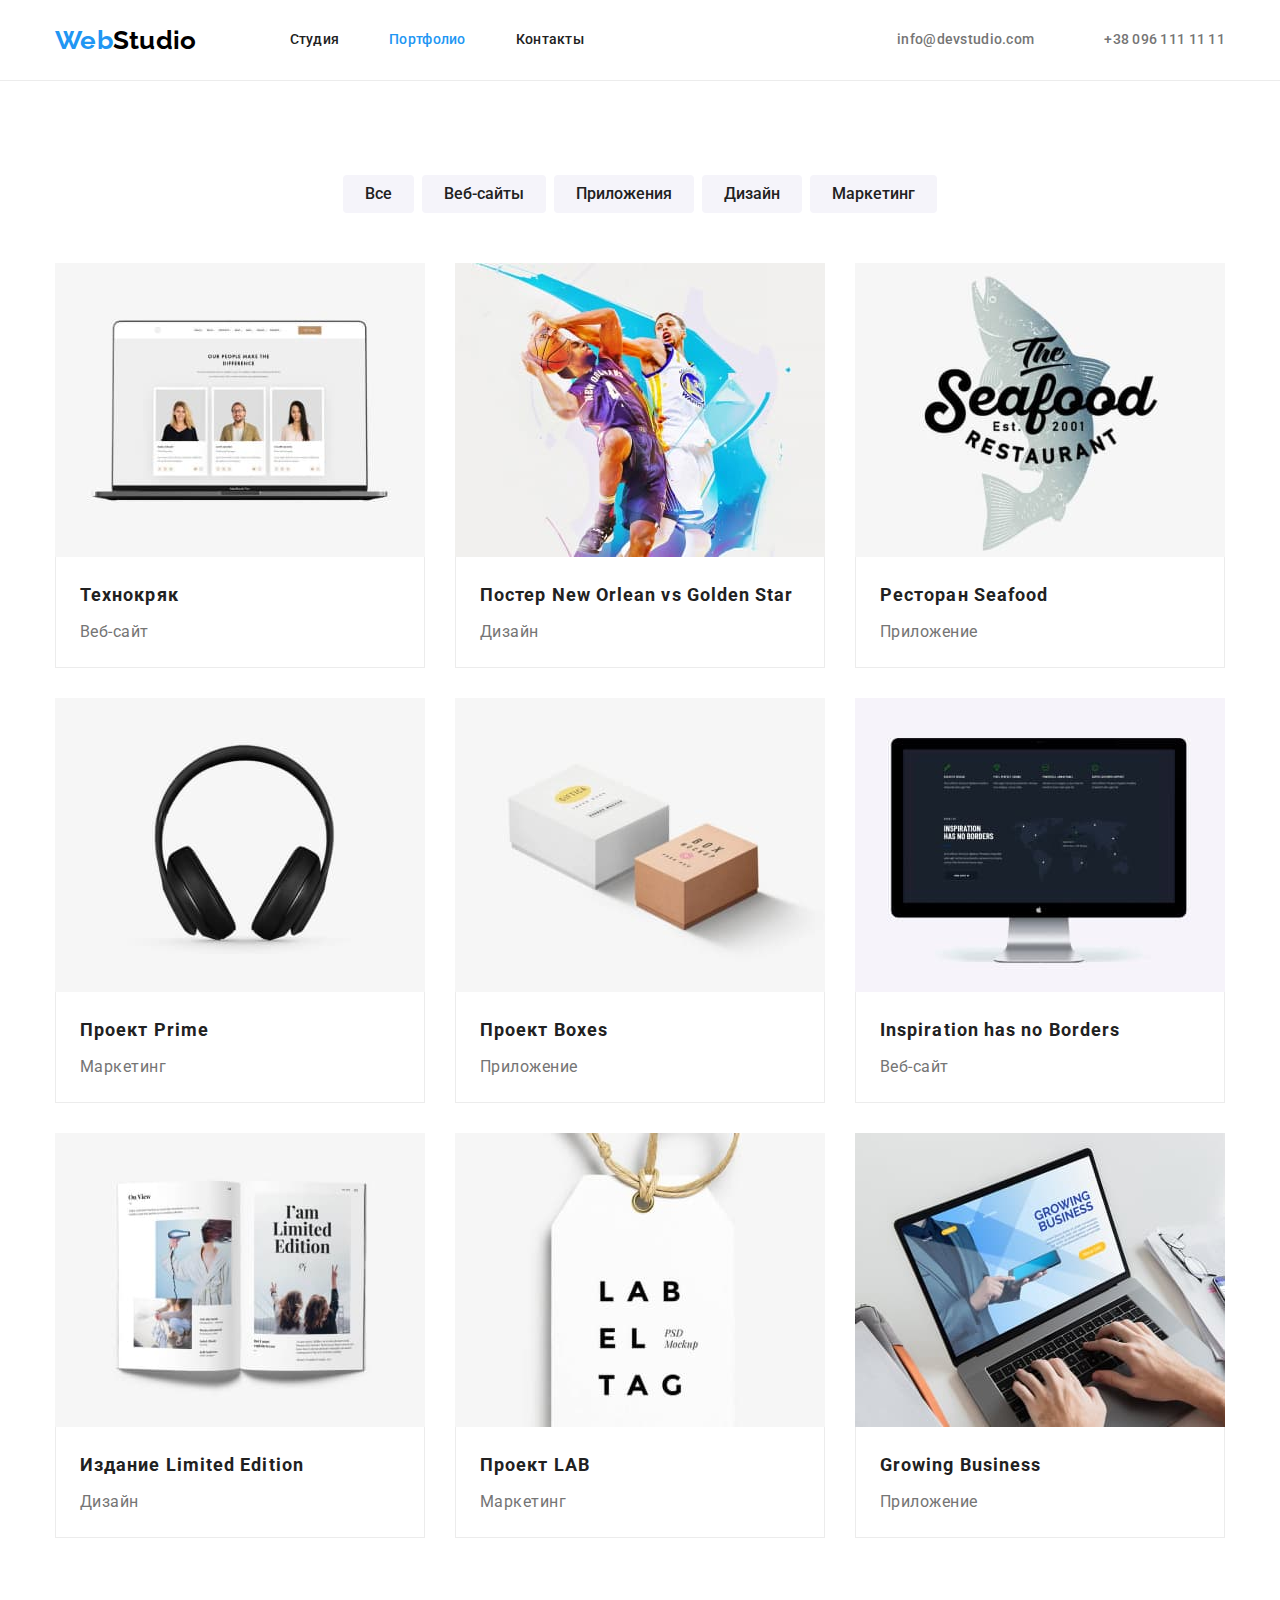
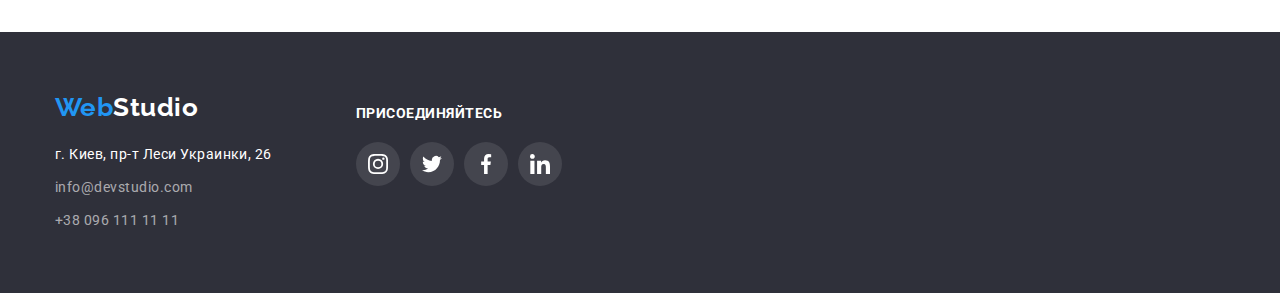
==== portfolio.html @ 840be37d "copy hm-04" ====
<!DOCTYPE html>
<html lang="ru">
<head>
    <meta charset="UTF-8">
    <meta http-equiv="X-UA-Compatible" content="IE=edge">
    <meta name="viewport" content="width=device-width, initial-scale=1.0">
    <title>Document</title>
    <link rel="preconnect" href="https://fonts.googleapis.com">
    <link rel="preconnect" href="https://fonts.gstatic.com" crossorigin>
    <link href="https://fonts.googleapis.com/css2?family=Raleway:wght@700&family=Roboto:wght@400;500;700;900&display=swap" rel="stylesheet">
    <link rel="stylesheet" href="https://cdnjs.cloudflare.com/ajax/libs/modern-normalize/1.1.0/modern-normalize.min.css">
    <link rel="stylesheet" href="./css/styles.css">
</head>
<body>
    
        <!--Шапка-->
        <header class="page-header">
            <div class="container main-nav">
                <a href="./index.html" lang="en" class="logo-header link"> <span class="logo-web">Web</span>Studio </a>
                <nav class="page-nav">
                    <ul class="site-nav">
                        <li class="item"><a href="./index.html" class="link">Студия</a></li>
                        <li class="item"><a href="./portfolio.html" class="link current">Портфолио</a></li>
                        <li class="item"><a href="" class="link">Контакты</a></li>
                    </ul>
                </nav>
                <ul class="contacts-nav">
                    <li class="contacts-item">
                        <a href="mailto:info@devstudio.com" class="contacts-link link">
                            <svg class="icon-header envelop">
                                <use href="./images/symbol-defs.svg#icon-envelope"></use>
                            </svg>info@devstudio.com</a>
                    </li>
                    <li class="contacts-item">
                        <a href="tel:+380961111111" class="contacts-link link">
                            <svg class="icon-header phone">
                                <use href="./images/symbol-defs.svg#icon-smartphone"></use>
                            </svg>+38 096 111 11 11</a>
                    </li>
                </ul>
            </div>
        </header>
        <main>
            <section class="section">
                <div class="container ">
            <h1 class="portofolio-header visually-hidden ">Портофолио</h1>
            <!--фильтр-->
            <ul class="portofolio-list">
                <li class="portfolio-btn"><button type="button" class="button">Все</button></li>
                <li class="portfolio-btn"><button type="button" class="button">Веб-сайты</button></li>
                <li class="portfolio-btn"><button type="button" class="button">Приложения</button></li>
                <li class="portfolio-btn"><button type="button" class="button">Дизайн</button></li>
                <li class="portfolio-btn"><button type="button" class="button">Маркетинг</button></li>
            </ul>
            <!--Примеры работ-->
            <ul class="examples-list">
                <li class="examples-container">
                    <img src="./images/portfolio/img9.jpg" alt="Ноутбук" width="370">
                    <div class="description">
                    <h2 class="title">Технокряк</h2>
                    <p class="text"> Веб-сайт</p>
                    </div>
                </li>
                <li class="examples-container">
                    <img src="./images/portfolio/img1.jpg" alt="Ноутбук" width="370">
                    <div class="description">
                    <h2 class="title">Постер New Orlean vs Golden Star</h2>
                    <p class="text"> Дизайн</p>
                    </div>
                </li>
                <li class="examples-container">
                    <img src="./images/portfolio/img2.jpg" alt="Ноутбук" width="370">
                    <div class="description">
                    <h2 class="title">Ресторан Seafood</h2>
                    <p class="text"> Приложение</p>
                    </div>
                </li>
                <li class="examples-container">
                    <img src="./images/portfolio/img3.jpg" alt="Ноутбук" width="370">
                    <div class="description">
                    <h2 class="title">Проект Prime</h2>
                    <p class="text"> Маркетинг</p>
                    </div>
                </li>
                <li class="examples-container">
                    <img src="./images/portfolio/img4.jpg" alt="Ноутбук" width="370">
                    <div class="description">
                    <h2 class="title">Проект Boxes</h2>
                    <p class="text"> Приложение</p>
                    </div>
                </li>
                <li class="examples-container">
                    <img src="./images/portfolio/img5.jpg" alt="Ноутбук" width="370">
                    <div class="description">
                    <h2 class="title">Inspiration has no Borders</h2>
                    <p class="text"> Веб-сайт</p>
                    </div>
                </li>
                <li class="examples-container">
                    <img src="./images/portfolio/img6.jpg" alt="Ноутбук" width="370">
                    <div class="description">
                    <h2 class="title">Издание Limited Edition</h2>
                    <p class="text"> Дизайн</p>
                    </div>
                </li>
                <li class="examples-container">
                    <img src="./images/portfolio/img7.jpg" alt="Ноутбук" width="370">
                    <div class="description">
                    <h2 class="title">Проект LAB</h2>
                    <p class="text"> Маркетинг</p>
                    </div>
                </li>
                <li class="examples-container">
                    <img src="./images/portfolio/img8.jpg" alt="Ноутбук" width="370">
                    <div class="description">
                    <h2 class="title">Growing Business</h2>
                    <p class="text"> Приложение</p>
                    </div>
                </li>
            </ul>
            </div>
            </section>
        </main>
        <!--Футер-->
        <footer class="page-footer">
            <div class="container">
        
                <address class="address-footer">
                    <a href="./index.html" lang="en" class="logo-footer link"> <span class="logo-web">Web</span>Studio </a>
                    <ul class="footer-list">
                        <li class="footer-item"><a
                                href="https://www.google.com/maps/place/%D0%B1%D1%83%D0%BB.+%D0%9B%D0%B5%D1%81%D0%B8+%D0%A3%D0%BA%D1%80%D0%B0%D0%B8%D0%BD%D0%BA%D0%B8,+26,+%D0%9A%D0%B8%D0%B5%D0%B2,+02000/@50.4265807,30.5361971,17z/data=!3m1!4b1!4m5!3m4!1s0x40d4cf0e033ecbe9:0x57a4dffefec77da0!8m2!3d50.4265807!4d30.5383858"
                                class="map-footer link">г. Киев, пр-т Леси Украинки, 26</a>
                        </li>
                        <li class="footer-item"><a href="mailto:info@devstudio.com"
                                class="contacts-footer link">info@devstudio.com</a>
                        </li>
                        <li class="footer-item"><a href="tel:+380961111111" class="contacts-footer link">+38 096 111 11 11</a>
                        </li>
                    </ul>
                </address>
                <div class="footer-sm">
                    <b class="footer-call">присоединяйтесь</b>
                    <ul class="team-sm-list">
                        <li class="team-sm-item">
                            <a href="" class="team-sm-link" target="_blank" rel="noopener noreferrer nofollow">
                                <svg class="icon-social-media">
                                    <use href="./images/icons.svg#icon-instagram"></use>
                                </svg>
                            </a>
                        </li>
                        <li class="team-sm-item">
                            <a href="" class="team-sm-link" target="_blank" rel="noopener noreferrer nofollow">
                                <svg class="icon-social-media">
                                    <use href="./images/icons.svg#icon-twitter"></use>
                                </svg>
                            </a>
                        </li>
                        <li class="team-sm-item">
                            <a href="" class="team-sm-link" target="_blank" rel="noopener noreferrer nofollow">
                                <svg class="icon-social-media">
                                    <use href="./images/icons.svg#icon-facebook"></use>
                                </svg>
                            </a>
                        </li>
                        <li class="team-sm-item">
                            <a href="" class="team-sm-link" target="_blank" rel="noopener noreferrer nofollow">
                                <svg class="icon-social-media">
                                    <use href="./images/icons.svg#icon-linkedin"></use>
                                </svg>
                            </a>
                        </li>
                    </ul>
                </div>
            </div>
        </footer>
    
</body>
</html>
---- css/styles.css ----
:root {
  --main-text-color: #757575;
  --accent-color: #2196f3;
  --title-text-color: #212121;
  --footer-hero-background-color: #2f303a;
  --primery-background-color: #ffffff;
  --secondary-background-color: #f5f4fa;
}

html {
  box-sizing: border-box;
}

body {
  font-family: "Roboto", sans-serif;
  color: var(--main-text-color);
  background-color: var(--primery-background-color);
  letter-spacing: 0.03em;
}
ul {
  list-style: none;
  padding: 0;
  margin: 0;
}
img {
  display: block;
}

.text {
  margin-top: 0;
  margin-bottom: 0;
}
.link {
  text-decoration: none;
  font-style: normal;
  color: var(--main-text-color);
}
.visually-hidden {
  position: absolute;
  white-space: nowrap;
  width: 1px;
  height: 1px;
  overflow: hidden;
  border: 0;
  padding: 0;
  clip: rect(0 0 0 0);
  clip-path: inset(50%);
  margin: -1px;
}
.section {
  padding-top: 94px;
  padding-bottom: 94px;
}

.container {
  width: 1200px;
  padding-left: 15px;
  padding-right: 15px;
  margin: 0 auto;
}
.no-padding-top {
  padding-top: 0;
}
/* Логотип */
.logo-header {
  color: #000000;
  font-family: "Raleway", sans-serif;
  font-size: 26px;
  font-weight: 700;
  line-height: 1.19;
}
.logo-web {
  color: var(--accent-color);
}
/* шапка навигация */
.page-header {
  font-size: 14px;
  font-weight: 500;
  letter-spacing: 0.02em;
  line-height: 1.14;
  border-bottom: 1px solid #ececec;
}
.site-nav,
.contacts-nav,
.main-nav {
  display: flex;
}
.main-nav {
  align-items: center;
}
.site-nav {
  margin-left: 93px;
}
.contacts-nav {
  margin-left: auto;
}

.site-nav .item:not(:last-child),
.contacts-item:not(:last-child) {
  margin-right: 50px;
}

.site-nav .link {
  display: block;
  padding-top: 32px;
  padding-bottom: 32px;

  color: var(--title-text-color);
}

.contacts-nav .link {
  display: inline-block;
  display: flex;
  align-items: center;
  padding-top: 32px;
  padding-bottom: 32px;
}
.site-nav .current {
  color: var(--accent-color);
}
.site-nav .link:hover,
.site-nav .link:focus,
.contacts-nav .link:hover,
.contacts-nav .link:focus {
  color: var(--accent-color);
  fill: var(--accent-color);
}

.contacts-link:hover .icon-header,
.contacts-link:focus .icon-header {
  color: var(--accent-color);
  fill: var(--accent-color);
}

.contacts-item {
  display: flex;
  align-items: center;
  justify-self: center;
}

.envelop {
  fill: var(--main-text-color);
  width: 16px;
  height: 12px;
  margin-right: 10px;
}
.phone {
  fill: var(--main-text-color);
  width: 10px;
  height: 16px;
  margin-right: 10px;
}

/* main */
/* герой */
.hero {
  text-align: center;
  padding-top: 200px;
  padding-bottom: 200px;
}
.hero-title {
  color: var(--primery-background-color);
  font-size: 44px;
  font-weight: 900;
  text-transform: uppercase;
  letter-spacing: 0.06em;
  line-height: 1.36;
  text-align: center;
  margin-left: auto;
  margin-right: auto;
  margin-bottom: 30px;
  margin-top: 0;
  width: 696px;
}
.hero-background {
  max-width: 1600px;
  max-height: 600px;
  margin-left: auto;
  margin-right: auto;
  background-image: linear-gradient(
      to right,
      rgba(47, 48, 58, 0.4),
      rgba(47, 48, 58, 0.4)
    ),
    url("../images/bg-img.jpg");
  background-repeat: no-repeat;
  background-position: center;
  background-color: var(--footer-hero-background-color);
}
/* секции */
.section-title {
  font-size: 36px;
  font-weight: 700;
  line-height: 1.17;
  color: var(--title-text-color);
  text-align: center;
  margin-bottom: 50px;
  margin-top: 0;
}
.features-list .title {
  color: var(--title-text-color);
  font-size: 14px;
  font-weight: 700;
  line-height: 1.14;
  text-transform: uppercase;
  margin-bottom: 10px;
  margin-top: 0;
}
.features-list {
  display: flex;
}
.features-list .text {
  font-size: 14px;
  font-weight: 400;
  line-height: 1.71;
}
.features-container {
  width: 270px;
}
.features-container:not(:last-child) {
  margin-right: 30px;
}

.icon-background {
  min-height: 120px;
  border-radius: 4px;
  background-color: var(--secondary-background-color);
  margin-bottom: 30px;
  display: flex;
  align-items: center;
  justify-content: center;
}
.icon-features {
  height: 70px;
  width: 70px;
}

.job-list {
  display: flex;
}
.job-list .item:not(:last-child) {
  margin-right: 30px;
}

.team-background {
  background-color: var(--secondary-background-color);
}
.team-list {
  display: flex;
}
.team-list .title {
  color: var(--title-text-color);
  font-size: 16px;
  font-weight: 500;
  line-height: 1.19;
  text-align: center;
  margin-top: 30px;
  margin-bottom: 10px;
}
.team-list .text {
  font-size: 16px;
  font-weight: 400;
  line-height: 1.19;
  text-align: center;
  margin-bottom: 16px;
}
.team-container {
  width: 270px;
  text-align: center;
  border-radius: 0 0 4px 4px;
  background-color: var(--primery-background-color);
  box-shadow: 0 2px 1px rgba(0, 0, 0, 0.2), 0 1px 1px rgba(0, 0, 0, 0.14),
    0 1px 3px rgba(0, 0, 0, 0.12);
}
.team-container:not(:last-child) {
  margin-right: 30px;
}
/* -----------------------социальные сети-------------------------------------------------- */
.team-sm-list {
  display: flex;
  min-height: 44px;
  margin-bottom: 30px;
  padding-right: 16px;
  padding-left: 16px;
  align-items: center;
  justify-content: center;
}

.team-sm-link {
  display: block;
  height: 44px;
  width: 44px;
  display: flex;
  align-items: center;
  justify-content: center;
}
.team-sm-link:hover,
.team-sm-link:focus {
  background-color: var(--accent-color);
  border-radius: 50%;
}
.team-sm-link:hover .icon-social-media,
.team-sm-link:focus .icon-social-media {
  fill: #ffffff;
}
.icon-social-media {
  height: 20px;
  width: 20px;
  fill: #afb1b8;
}

.team-sm-item:not(:last-child) {
  margin-right: 10px;
}
/* ---------------------Клиенты------------------------------------ */
.client-list {
  display: flex;
}

.client-container:not(:last-child) {
  margin-right: 30px;
}

.client-link {
  display: block;
  padding-left: 32px;
  padding-right: 32px;
  padding-top: 16px;
  padding-bottom: 16px;
  width: 170px;
  height: 92px;
  display: flex;
  align-items: center;
  justify-content: center;
  border: 1px solid #afb1b8;
  border-radius: 4px;
}

.client-icon {
  height: 92px;
  fill: #afb1b8;
}
.client-link:hover,
.client-link:focus {
  border-color: var(--accent-color);
  cursor: pointer;
}
.client-link:hover .client-icon,
.client-link:focus .client-icon {
  fill: var(--accent-color);
}
/* футер */
.page-footer {
  background-color: var(--footer-hero-background-color);
  padding-top: 60px;
  padding-bottom: 60px;
}
.logo-footer {
  display: inline-block;
  color: var(--primery-background-color);
  font-family: "Raleway", sans-serif;
  font-size: 26px;
  font-weight: 700;
  line-height: 1.19;
  margin-bottom: 20px;
}
.footer-list {
  font-size: 14px;
  font-weight: 400;
  line-height: 1.71;
}
.footer-item:not(:last-child) {
  margin-bottom: 9px;
}
.map-footer {
  color: var(--primery-background-color);
}
.address-footer {
  display: inline-block;
  min-width: 231px;
}
.contacts-footer {
  color: rgba(255, 255, 255, 0.6);
}
.page-footer .container {
  display: flex;
  align-items: flex-start;
}
.footer-sm {
  min-height: 80px;
  display: inline-block;
  margin-left: 70px;
  margin-top: 12px;
}
.footer-call {
  display: inline-block;
  text-transform: uppercase;
  color: var(--primery-background-color);
  font-weight: 700;
  font-size: 14px;
  line-height: 1.17;
  margin-bottom: 20px;
}
.footer-sm .team-sm-list {
  padding-left: 0;
  padding-right: 0;
}
.footer-sm .team-sm-link {
  background-color: rgba(255, 255, 255, 0.1);
  border-radius: 50%;
}
.footer-sm .icon-social-media {
  fill: var(--primery-background-color);
}
.team-sm-link:hover,
.team-sm-link:focus {
  background-color: var(--accent-color);
  border-radius: 50%;
}
/* кнопки */
.button {
  font-family: inherit;
  color: var(--title-text-color);
  background-color: var(--secondary-background-color);
  font-size: 16px;
  font-weight: 500;
  line-height: 1.63;
  text-align: center;
  border-radius: 4px;
  padding: 6px 22px;
  border: none;
}

.button:hover {
  color: var(--primery-background-color);
  background-color: var(--accent-color);
  cursor: pointer;
}
.button.main {
  color: var(--primery-background-color);
  background-color: var(--accent-color);
  font-weight: 700;
  letter-spacing: 0.06em;
  line-height: 1.88;
  padding: 10px 32px;
  min-height: 50px;
  min-width: 200px;
}
.button.main:hover {
  background-color: #188ce8;
}
.portfolio-btn:not(:last-child) {
  margin-right: 8px;
}
.portfolio-btn:hover,
.portfolio-btn:focus {
  border-radius: 4px;
  box-shadow: 0 2px 2px rgba(0, 0, 0, 0.12), 0 1px 2px rgba(0, 0, 0, 0.08),
    0 3px 1px rgba(0, 0, 0, 0.1);
}

/* портфолио */

.examples-list .title {
  color: var(--title-text-color);
  font-size: 18px;
  font-weight: 700;
  letter-spacing: 0.06em;
  line-height: 2;
  margin-top: 0;
  margin-bottom: 4px;
}
.examples-list .text {
  font-size: 16px;
  font-weight: 400;
  line-height: 1.88;
}
.portofolio-list {
  margin-bottom: 50px;
  display: flex;
  justify-content: center;
}
.examples-container {
  width: 370;
}

.description {
  padding-top: 20px;
  padding-bottom: 20px;
  padding-left: 24px;
  padding-right: 24px;
  border-bottom: 1px solid #ececec;
  border-left: 1px solid #ececec;
  border-right: 1px solid #ececec;
}

.examples-list {
  display: flex;
  flex-wrap: wrap;
}
.examples-container:not(:nth-child(3n)) {
  margin-right: 30px;
}
.examples-container:not(:nth-last-child(-n + 3)) {
  margin-bottom: 30px;
}
.examples-container:hover {
  box-shadow: 1px 4px 4px rgba(0, 0, 0, 0.16), 0 4px 4px rgba(0, 0, 0, 0.06),
    0 1px 1px rgba(0, 0, 0, 0.12);
}
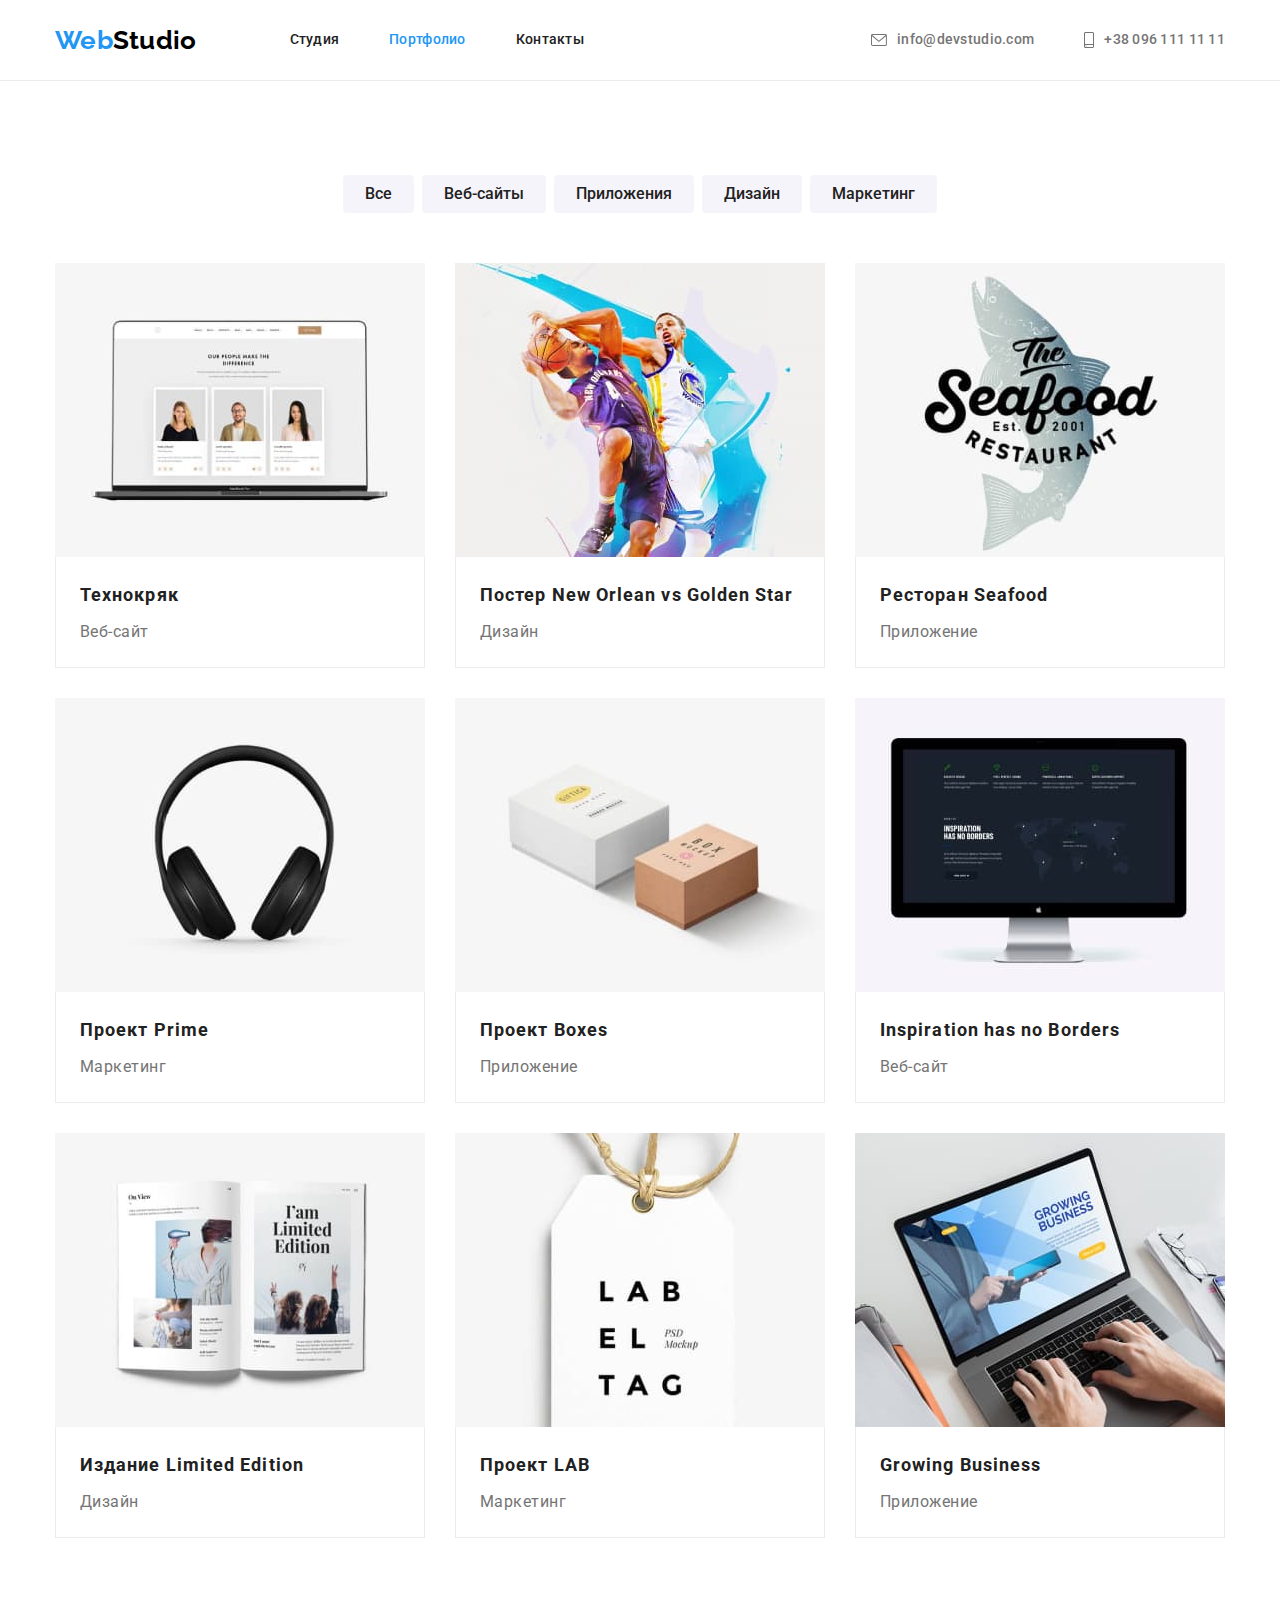
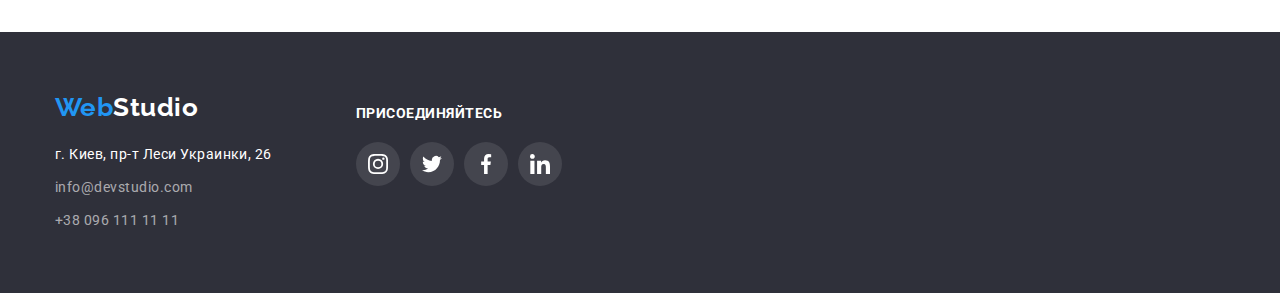
==== commit 5593e7cb: "настроена сетка" ====
--- a/portfolio.html
+++ b/portfolio.html
@@ -28,13 +28,13 @@
                     <li class="contacts-item">
                         <a href="mailto:info@devstudio.com" class="contacts-link link">
                             <svg class="icon-header envelop">
-                                <use href="./images/symbol-defs.svg#icon-envelope"></use>
+                                <use href="./images/icons.svg#icon-envelope"></use>
                             </svg>info@devstudio.com</a>
                     </li>
                     <li class="contacts-item">
                         <a href="tel:+380961111111" class="contacts-link link">
                             <svg class="icon-header phone">
-                                <use href="./images/symbol-defs.svg#icon-smartphone"></use>
+                                <use href="./images/icons.svg#icon-smartphone"></use>
                             </svg>+38 096 111 11 11</a>
                     </li>
                 </ul>
--- a/css/styles.css
+++ b/css/styles.css
@@ -24,6 +24,12 @@
 }
 img {
   display: block;
+  max-width: 100%;
+  height: auto;
+
+}
+p, h1, h2, h3, h4, h5, h6 {
+  margin: 0;
 }
 
 .text {
@@ -208,6 +214,8 @@
 }
 .features-list {
   display: flex;
+  margin-left: -30px;
+
 }
 .features-list .text {
   font-size: 14px;
@@ -215,10 +223,8 @@
   line-height: 1.71;
 }
 .features-container {
-  width: 270px;
-}
-.features-container:not(:last-child) {
-  margin-right: 30px;
+  flex-basis: calc(100% / 4 - 30px);
+  margin-left: 30px;
 }
 
 .icon-background {
@@ -237,9 +243,28 @@
 
 .job-list {
   display: flex;
-}
-.job-list .item:not(:last-child) {
-  margin-right: 30px;
+  margin-left: -30px;
+}
+.job-list .item {
+  flex-basis: calc(100% / 3 - 30px);
+  margin-left: 30px;
+}
+
+.item-description {
+  position: absolute;
+  top: 0;
+
+  display: block;
+  text-transform: uppercase;
+  color: var(--primery-background-color);
+  padding-top: 27px;
+  padding-bottom: 27px;
+  width: 370px;
+  font-weight: 700;
+  font-size: 16;
+  line-height: 1.17;
+  background-color: rgba(47, 48, 58, 0.8);
+  text-align: center;
 }
 
 .team-background {
@@ -247,6 +272,7 @@
 }
 .team-list {
   display: flex;
+  margin-left: -30px;
 }
 .team-list .title {
   color: var(--title-text-color);
@@ -265,15 +291,12 @@
   margin-bottom: 16px;
 }
 .team-container {
-  width: 270px;
-  text-align: center;
   border-radius: 0 0 4px 4px;
   background-color: var(--primery-background-color);
   box-shadow: 0 2px 1px rgba(0, 0, 0, 0.2), 0 1px 1px rgba(0, 0, 0, 0.14),
     0 1px 3px rgba(0, 0, 0, 0.12);
-}
-.team-container:not(:last-child) {
-  margin-right: 30px;
+  flex-basis: calc(100% / 4 - 30px);
+  margin-left: 30px;
 }
 /* -----------------------социальные сети-------------------------------------------------- */
 .team-sm-list {
@@ -315,23 +338,17 @@
 /* ---------------------Клиенты------------------------------------ */
 .client-list {
   display: flex;
-}
-
-.client-container:not(:last-child) {
-  margin-right: 30px;
+  margin-left: -30px;
+}
+
+.client-container {
+  flex-basis: calc(100% / 6 - 30px);
+  margin-left: 30px;
 }
 
 .client-link {
-  display: block;
-  padding-left: 32px;
-  padding-right: 32px;
-  padding-top: 16px;
-  padding-bottom: 16px;
-  width: 170px;
   height: 92px;
   display: flex;
-  align-items: center;
-  justify-content: center;
   border: 1px solid #afb1b8;
   border-radius: 4px;
 }
@@ -339,6 +356,7 @@
 .client-icon {
   height: 92px;
   fill: #afb1b8;
+  margin: auto;
 }
 .client-link:hover,
 .client-link:focus {
@@ -443,7 +461,7 @@
   letter-spacing: 0.06em;
   line-height: 1.88;
   padding: 10px 32px;
-  min-height: 50px;
+  height: 50px;
   min-width: 200px;
 }
 .button.main:hover {
@@ -480,9 +498,18 @@
   display: flex;
   justify-content: center;
 }
+.examples-list {
+  display: flex;
+  flex-wrap: wrap;
+  margin-left: -30px;
+  margin-bottom: -30px;
+}
 .examples-container {
-  width: 370;
-}
+  /* min-width: 370; */
+  flex-basis: calc(100% / 3 - 30px);
+  margin-left: 30px;
+  margin-bottom: 30px;
+  }
 
 .description {
   padding-top: 20px;
@@ -493,17 +520,12 @@
   border-left: 1px solid #ececec;
   border-right: 1px solid #ececec;
 }
-
-.examples-list {
-  display: flex;
-  flex-wrap: wrap;
-}
-.examples-container:not(:nth-child(3n)) {
+/* .examples-container:not(:nth-child(3n)) {
   margin-right: 30px;
 }
 .examples-container:not(:nth-last-child(-n + 3)) {
   margin-bottom: 30px;
-}
+} */
 .examples-container:hover {
   box-shadow: 1px 4px 4px rgba(0, 0, 0, 0.16), 0 4px 4px rgba(0, 0, 0, 0.06),
     0 1px 1px rgba(0, 0, 0, 0.12);
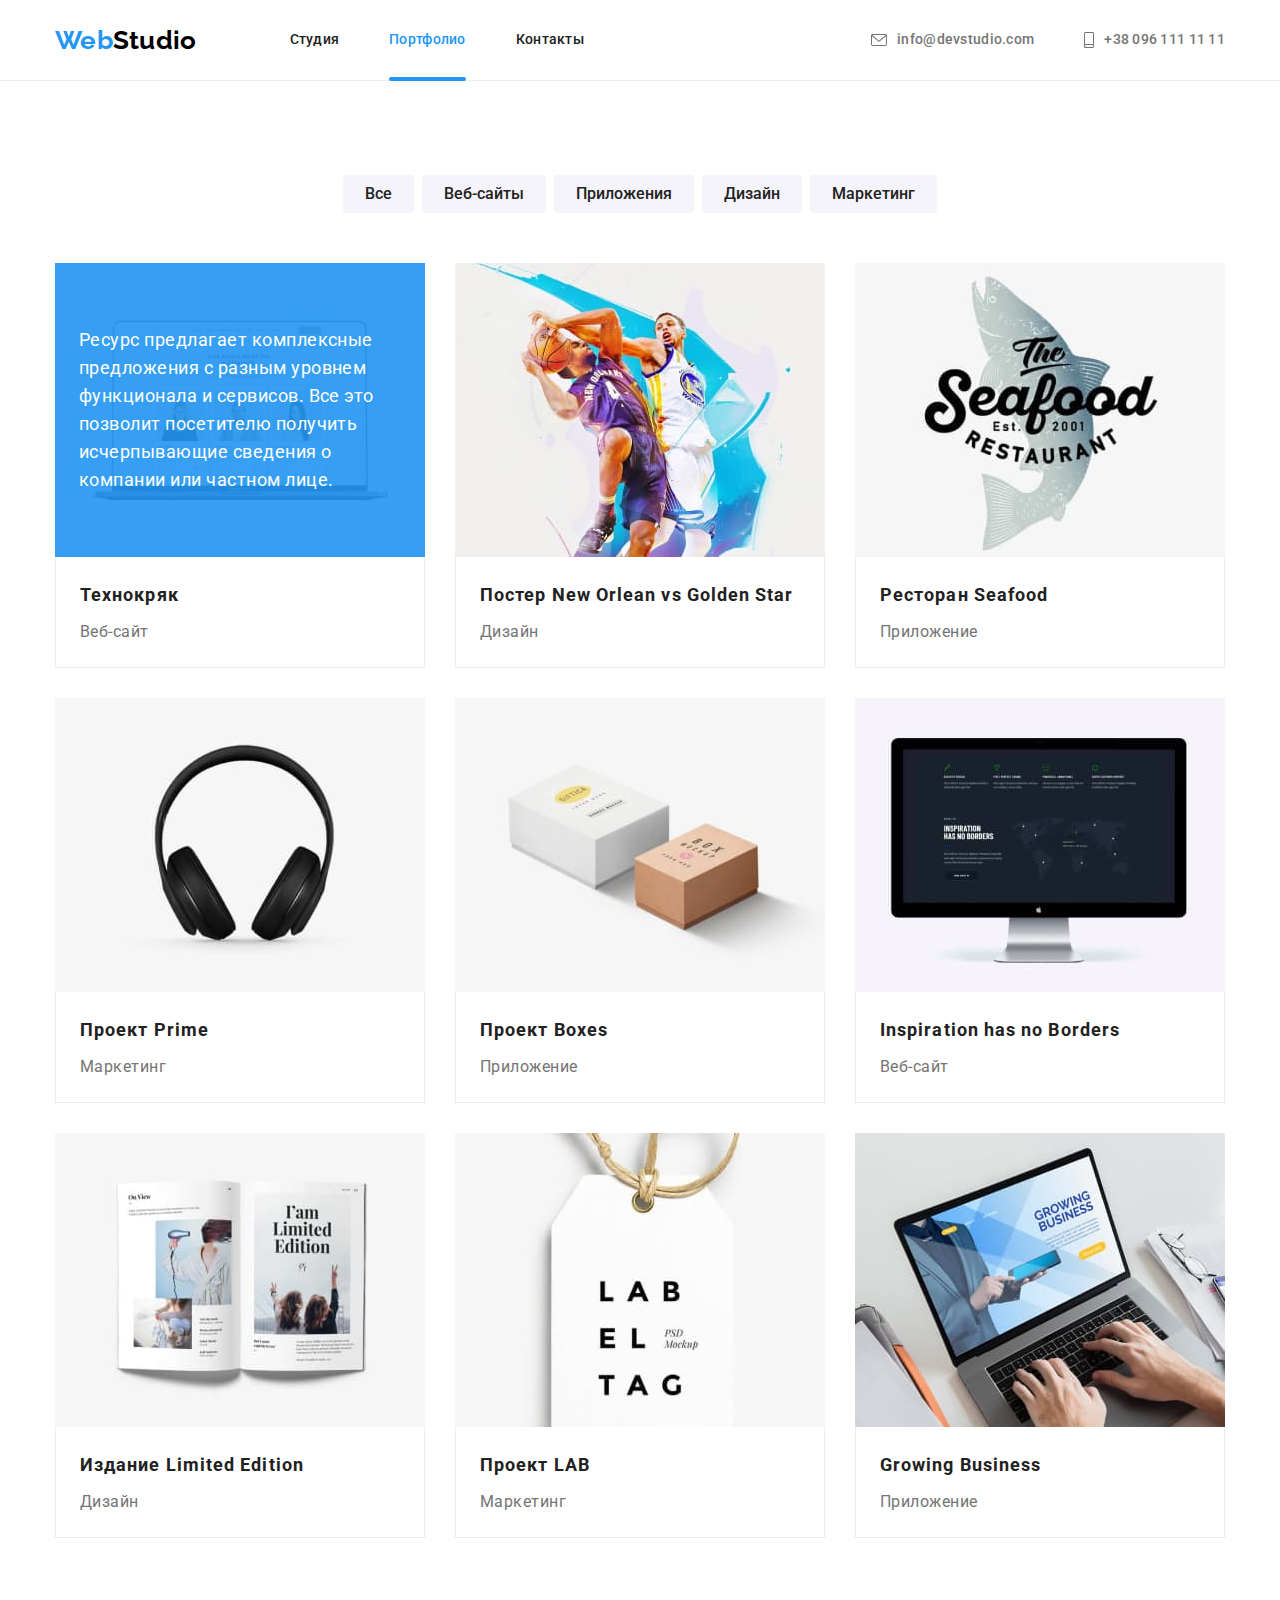
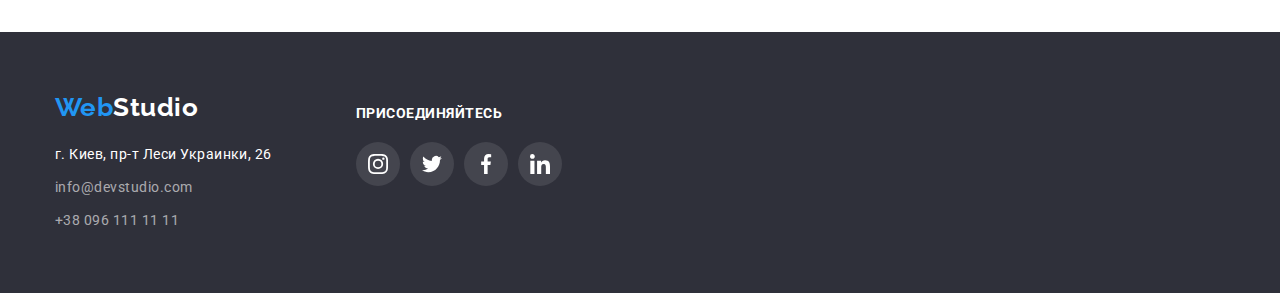
==== commit a13a8a2f: "1" ====
--- a/portfolio.html
+++ b/portfolio.html
@@ -55,63 +55,83 @@
             <!--Примеры работ-->
             <ul class="examples-list">
                 <li class="examples-container">
+                    <div class="examples-thumb">
                     <img src="./images/portfolio/img9.jpg" alt="Ноутбук" width="370">
+                    <p class="examples-text-hover">Ресурс предлагает комплексные предложения с разным уровнем функционала и сервисов. Все это позволит посетителю получить
+                    исчерпывающие сведения о компании или частном лице.</p>
+                    </div>
                     <div class="description">
                     <h2 class="title">Технокряк</h2>
                     <p class="text"> Веб-сайт</p>
                     </div>
                 </li>
                 <li class="examples-container">
+                    <div class="examples-thumb">
                     <img src="./images/portfolio/img1.jpg" alt="Ноутбук" width="370">
+                    </div>
                     <div class="description">
                     <h2 class="title">Постер New Orlean vs Golden Star</h2>
                     <p class="text"> Дизайн</p>
                     </div>
                 </li>
                 <li class="examples-container">
+                    <div class="examples-thumb">
                     <img src="./images/portfolio/img2.jpg" alt="Ноутбук" width="370">
+                    </div>
                     <div class="description">
                     <h2 class="title">Ресторан Seafood</h2>
                     <p class="text"> Приложение</p>
                     </div>
                 </li>
                 <li class="examples-container">
+                    <div class="examples-thumb">
                     <img src="./images/portfolio/img3.jpg" alt="Ноутбук" width="370">
+                    </div>
                     <div class="description">
                     <h2 class="title">Проект Prime</h2>
                     <p class="text"> Маркетинг</p>
                     </div>
                 </li>
                 <li class="examples-container">
+                    <div class="examples-thumb">
                     <img src="./images/portfolio/img4.jpg" alt="Ноутбук" width="370">
+                    </div>
                     <div class="description">
                     <h2 class="title">Проект Boxes</h2>
                     <p class="text"> Приложение</p>
                     </div>
                 </li>
                 <li class="examples-container">
+                    <div class="examples-thumb">
                     <img src="./images/portfolio/img5.jpg" alt="Ноутбук" width="370">
+                    </div>  
                     <div class="description">
                     <h2 class="title">Inspiration has no Borders</h2>
                     <p class="text"> Веб-сайт</p>
                     </div>
                 </li>
                 <li class="examples-container">
+                    <div class="examples-thumb">
                     <img src="./images/portfolio/img6.jpg" alt="Ноутбук" width="370">
+                    </div>
                     <div class="description">
                     <h2 class="title">Издание Limited Edition</h2>
                     <p class="text"> Дизайн</p>
                     </div>
                 </li>
                 <li class="examples-container">
+                    <div class="examples-thumb">
                     <img src="./images/portfolio/img7.jpg" alt="Ноутбук" width="370">
+                    </div>
                     <div class="description">
                     <h2 class="title">Проект LAB</h2>
                     <p class="text"> Маркетинг</p>
                     </div>
                 </li>
                 <li class="examples-container">
+                    <div class="examples-thumb">
                     <img src="./images/portfolio/img8.jpg" alt="Ноутбук" width="370">
+                    </div>
                     <div class="description">
                     <h2 class="title">Growing Business</h2>
                     <p class="text"> Приложение</p>
--- a/css/styles.css
+++ b/css/styles.css
@@ -96,6 +96,7 @@
 }
 .site-nav {
   margin-left: 93px;
+  
 }
 .contacts-nav {
   margin-left: auto;
@@ -121,8 +122,9 @@
   padding-top: 32px;
   padding-bottom: 32px;
 }
-.site-nav .current {
+.item .current {
   color: var(--accent-color);
+  position: relative;
 }
 .site-nav .link:hover,
 .site-nav .link:focus,
@@ -156,6 +158,21 @@
   height: 16px;
   margin-right: 10px;
 }
+
+.current::after {
+  content: '';
+  background-color: var(--accent-color);
+  height: 4px;
+  width: 100%;
+  border-radius: 2px;
+  position: absolute;
+  bottom: -1px;
+  left: 0;
+
+}
+
+
+
 
 /* main */
 /* герой */
@@ -244,6 +261,7 @@
 .job-list {
   display: flex;
   margin-left: -30px;
+  position: relative;
 }
 .job-list .item {
   flex-basis: calc(100% / 3 - 30px);
@@ -252,8 +270,7 @@
 
 .item-description {
   position: absolute;
-  top: 0;
-
+  bottom: 0;
   display: block;
   text-transform: uppercase;
   color: var(--primery-background-color);
@@ -520,13 +537,39 @@
   border-left: 1px solid #ececec;
   border-right: 1px solid #ececec;
 }
-/* .examples-container:not(:nth-child(3n)) {
-  margin-right: 30px;
-}
-.examples-container:not(:nth-last-child(-n + 3)) {
-  margin-bottom: 30px;
-} */
+
 .examples-container:hover {
   box-shadow: 1px 4px 4px rgba(0, 0, 0, 0.16), 0 4px 4px rgba(0, 0, 0, 0.06),
     0 1px 1px rgba(0, 0, 0, 0.12);
 }
+.examples-thumb {
+  position: relative;
+  display: flex;
+}
+
+
+
+.examples-text-hover {
+  background-color: rgba(33, 150, 243, 0.9);
+  height: 100%;
+  width: 100%;
+  position: absolute;
+  top:0;
+  color: var(--primery-background-color);
+  font-size: 18px;
+  line-height: 1.56;
+  padding-left: 24px;
+  padding-right: 24px;
+  padding-bottom: 63px;
+  padding-top: 63px;
+}
+
+@keyframes animateY110 {
+  0% {
+    transform: translateY(0);
+  }
+
+  50% {
+    transform: translateY(100%);
+  }
+}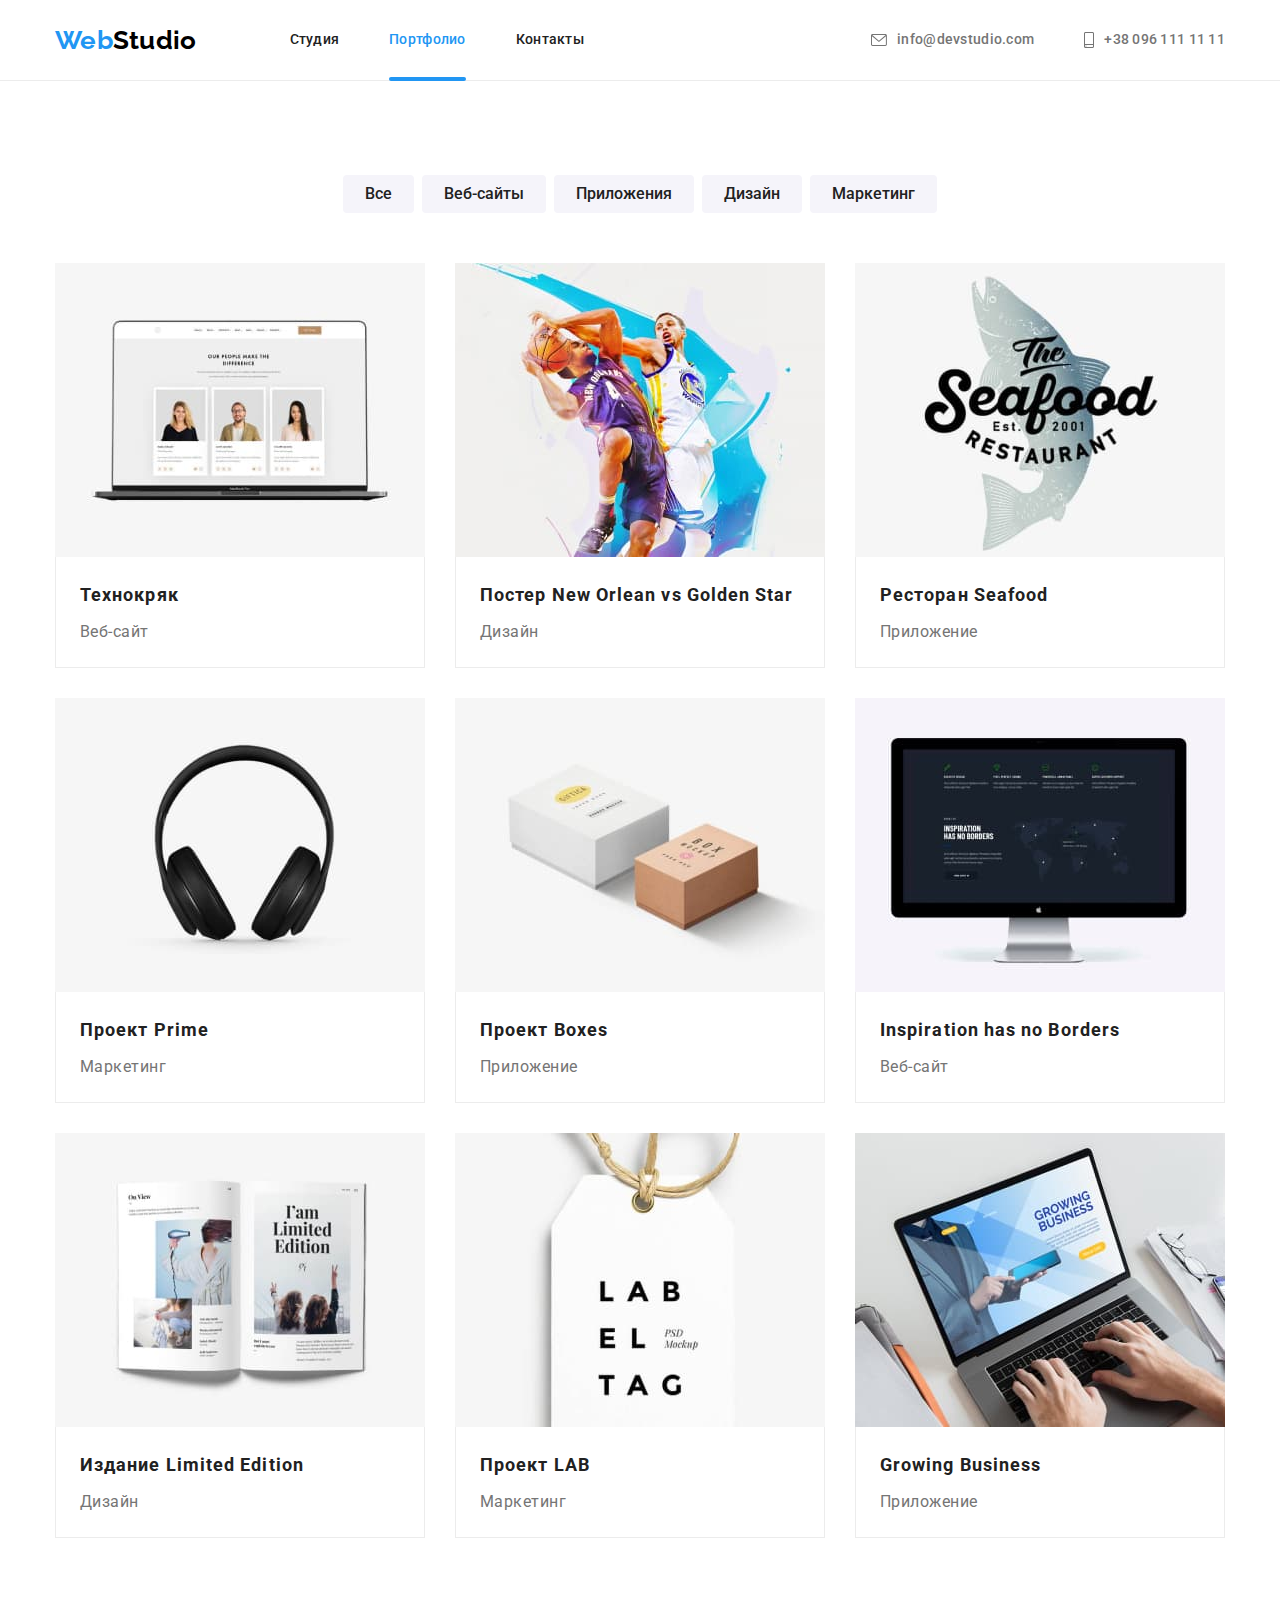
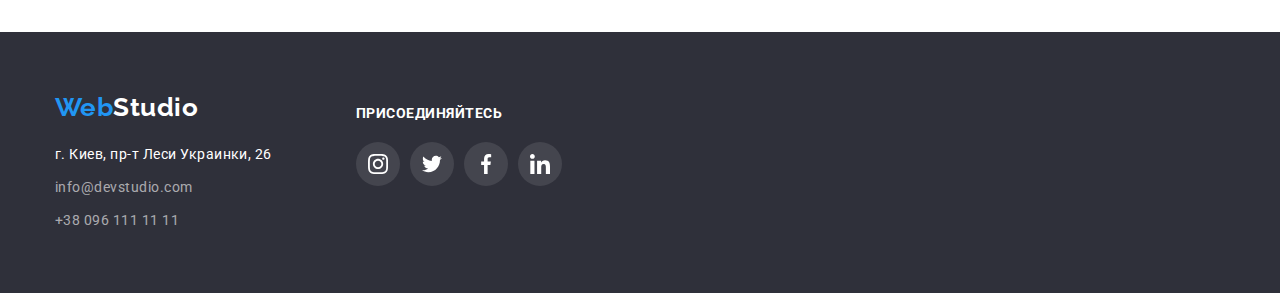
==== commit c72392e6: "portfolio done" ====
--- a/portfolio.html
+++ b/portfolio.html
@@ -27,13 +27,13 @@
                 <ul class="contacts-nav">
                     <li class="contacts-item">
                         <a href="mailto:info@devstudio.com" class="contacts-link link">
-                            <svg class="icon-header envelop">
-                                <use href="./images/icons.svg#icon-envelope"></use>
+                            <svg class="icon-header envelop" width="16" height="12">
+                                <use href="./images/icons.svg#icon-envelope" ></use>
                             </svg>info@devstudio.com</a>
                     </li>
                     <li class="contacts-item">
                         <a href="tel:+380961111111" class="contacts-link link">
-                            <svg class="icon-header phone">
+                            <svg class="icon-header phone" width="10" height="16">
                                 <use href="./images/icons.svg#icon-smartphone"></use>
                             </svg>+38 096 111 11 11</a>
                     </li>
@@ -56,9 +56,11 @@
             <ul class="examples-list">
                 <li class="examples-container">
                     <div class="examples-thumb">
-                    <img src="./images/portfolio/img9.jpg" alt="Ноутбук" width="370">
-                    <p class="examples-text-hover">Ресурс предлагает комплексные предложения с разным уровнем функционала и сервисов. Все это позволит посетителю получить
-                    исчерпывающие сведения о компании или частном лице.</p>
+                        <img src="./images/portfolio/img9.jpg" alt="Ноутбук" width="370">
+                        <div class="examples-overlay">
+                            <p class="examples-text-overlay">Ресурс предлагает комплексные предложения с разным уровнем функционала и сервисов. Все это позволит посетителю получить
+                            исчерпывающие сведения о компании или частном лице.</p>
+                        </div>
                     </div>
                     <div class="description">
                     <h2 class="title">Технокряк</h2>
@@ -67,7 +69,12 @@
                 </li>
                 <li class="examples-container">
                     <div class="examples-thumb">
-                    <img src="./images/portfolio/img1.jpg" alt="Ноутбук" width="370">
+                        <img src="./images/portfolio/img1.jpg" alt="Ноутбук" width="370">
+                        <div class="examples-overlay">
+                            <p class="examples-text-overlay">Ресурс предлагает комплексные предложения с разным уровнем функционала и
+                                сервисов. Все это позволит посетителю получить
+                                исчерпывающие сведения о компании или частном лице.</p>
+                        </div>
                     </div>
                     <div class="description">
                     <h2 class="title">Постер New Orlean vs Golden Star</h2>
@@ -76,7 +83,12 @@
                 </li>
                 <li class="examples-container">
                     <div class="examples-thumb">
-                    <img src="./images/portfolio/img2.jpg" alt="Ноутбук" width="370">
+                        <img src="./images/portfolio/img2.jpg" alt="Ноутбук" width="370">
+                        <div class="examples-overlay">
+                            <p class="examples-text-overlay">Ресурс предлагает комплексные предложения с разным уровнем функционала и
+                                сервисов. Все это позволит посетителю получить
+                                исчерпывающие сведения о компании или частном лице.</p>
+                        </div>
                     </div>
                     <div class="description">
                     <h2 class="title">Ресторан Seafood</h2>
@@ -85,7 +97,12 @@
                 </li>
                 <li class="examples-container">
                     <div class="examples-thumb">
-                    <img src="./images/portfolio/img3.jpg" alt="Ноутбук" width="370">
+                        <img src="./images/portfolio/img3.jpg" alt="Ноутбук" width="370">
+                        <div class="examples-overlay">
+                            <p class="examples-text-overlay">Ресурс предлагает комплексные предложения с разным уровнем функционала и
+                                сервисов. Все это позволит посетителю получить
+                                исчерпывающие сведения о компании или частном лице.</p>
+                        </div>
                     </div>
                     <div class="description">
                     <h2 class="title">Проект Prime</h2>
@@ -94,7 +111,12 @@
                 </li>
                 <li class="examples-container">
                     <div class="examples-thumb">
-                    <img src="./images/portfolio/img4.jpg" alt="Ноутбук" width="370">
+                        <img src="./images/portfolio/img4.jpg" alt="Ноутбук" width="370">
+                        <div class="examples-overlay">
+                            <p class="examples-text-overlay">Ресурс предлагает комплексные предложения с разным уровнем функционала и
+                                сервисов. Все это позволит посетителю получить
+                                исчерпывающие сведения о компании или частном лице.</p>
+                        </div>
                     </div>
                     <div class="description">
                     <h2 class="title">Проект Boxes</h2>
@@ -103,8 +125,13 @@
                 </li>
                 <li class="examples-container">
                     <div class="examples-thumb">
-                    <img src="./images/portfolio/img5.jpg" alt="Ноутбук" width="370">
-                    </div>  
+                        <img src="./images/portfolio/img5.jpg" alt="Ноутбук" width="370">
+                        <div class="examples-overlay">
+                            <p class="examples-text-overlay">Ресурс предлагает комплексные предложения с разным уровнем функционала и
+                                сервисов. Все это позволит посетителю получить
+                                исчерпывающие сведения о компании или частном лице.</p>
+                        </div>
+                    </div>
                     <div class="description">
                     <h2 class="title">Inspiration has no Borders</h2>
                     <p class="text"> Веб-сайт</p>
@@ -112,7 +139,12 @@
                 </li>
                 <li class="examples-container">
                     <div class="examples-thumb">
-                    <img src="./images/portfolio/img6.jpg" alt="Ноутбук" width="370">
+                        <img src="./images/portfolio/img6.jpg" alt="Ноутбук" width="370">
+                        <div class="examples-overlay">
+                            <p class="examples-text-overlay">Ресурс предлагает комплексные предложения с разным уровнем функционала и
+                                сервисов. Все это позволит посетителю получить
+                                исчерпывающие сведения о компании или частном лице.</p>
+                        </div>
                     </div>
                     <div class="description">
                     <h2 class="title">Издание Limited Edition</h2>
@@ -121,7 +153,12 @@
                 </li>
                 <li class="examples-container">
                     <div class="examples-thumb">
-                    <img src="./images/portfolio/img7.jpg" alt="Ноутбук" width="370">
+                        <img src="./images/portfolio/img7.jpg" alt="Ноутбук" width="370">
+                        <div class="examples-overlay">
+                            <p class="examples-text-overlay">Ресурс предлагает комплексные предложения с разным уровнем функционала и
+                                сервисов. Все это позволит посетителю получить
+                                исчерпывающие сведения о компании или частном лице.</p>
+                        </div>
                     </div>
                     <div class="description">
                     <h2 class="title">Проект LAB</h2>
@@ -130,7 +167,12 @@
                 </li>
                 <li class="examples-container">
                     <div class="examples-thumb">
-                    <img src="./images/portfolio/img8.jpg" alt="Ноутбук" width="370">
+                        <img src="./images/portfolio/img8.jpg" alt="Ноутбук" width="370">
+                        <div class="examples-overlay">
+                            <p class="examples-text-overlay">Ресурс предлагает комплексные предложения с разным уровнем функционала и
+                                сервисов. Все это позволит посетителю получить
+                                исчерпывающие сведения о компании или частном лице.</p>
+                        </div>
                     </div>
                     <div class="description">
                     <h2 class="title">Growing Business</h2>
--- a/css/styles.css
+++ b/css/styles.css
@@ -5,6 +5,7 @@
   --footer-hero-background-color: #2f303a;
   --primery-background-color: #ffffff;
   --secondary-background-color: #f5f4fa;
+  --time-function: cubic-bezier(0.4, 0, 0.2, 1);
 }
 
 html {
@@ -35,6 +36,9 @@
 .text {
   margin-top: 0;
   margin-bottom: 0;
+}
+button{
+  cursor: pointer;
 }
 .link {
   text-decoration: none;
@@ -113,6 +117,9 @@
   padding-bottom: 32px;
 
   color: var(--title-text-color);
+
+  transition: color 250ms var(--time-function);
+  
 }
 
 .contacts-nav .link {
@@ -121,6 +128,9 @@
   align-items: center;
   padding-top: 32px;
   padding-bottom: 32px;
+
+  transition: color 250ms var(--time-function);
+
 }
 .item .current {
   color: var(--accent-color);
@@ -131,7 +141,6 @@
 .contacts-nav .link:hover,
 .contacts-nav .link:focus {
   color: var(--accent-color);
-  fill: var(--accent-color);
 }
 
 .contacts-link:hover .icon-header,
@@ -146,17 +155,11 @@
   justify-self: center;
 }
 
-.envelop {
+.icon-header {
   fill: var(--main-text-color);
-  width: 16px;
-  height: 12px;
   margin-right: 10px;
-}
-.phone {
-  fill: var(--main-text-color);
-  width: 10px;
-  height: 16px;
-  margin-right: 10px;
+
+  transition: fill 250ms var(--time-function);
 }
 
 .current::after {
@@ -168,11 +171,7 @@
   position: absolute;
   bottom: -1px;
   left: 0;
-
-}
-
-
-
+}
 
 /* main */
 /* герой */
@@ -333,11 +332,15 @@
   display: flex;
   align-items: center;
   justify-content: center;
+  border-radius: 50%;
+  background-color: #fff;
+
+  transition: background-color 250ms var(--time-function);
 }
 .team-sm-link:hover,
 .team-sm-link:focus {
   background-color: var(--accent-color);
-  border-radius: 50%;
+ 
 }
 .team-sm-link:hover .icon-social-media,
 .team-sm-link:focus .icon-social-media {
@@ -347,6 +350,8 @@
   height: 20px;
   width: 20px;
   fill: #afb1b8;
+
+  transition: fill 250ms var(--time-function);
 }
 
 .team-sm-item:not(:last-child) {
@@ -368,12 +373,17 @@
   display: flex;
   border: 1px solid #afb1b8;
   border-radius: 4px;
+
+  transition: border-color 250ms var(--time-function);
+
 }
 
 .client-icon {
   height: 92px;
   fill: #afb1b8;
   margin: auto;
+
+  transition: fill 250ms var(--time-function);
 }
 .client-link:hover,
 .client-link:focus {
@@ -464,12 +474,15 @@
   border-radius: 4px;
   padding: 6px 22px;
   border: none;
-}
-
-.button:hover {
+
+
+  transition: color 250ms var(--time-function),  background-color 250ms var(--time-function);
+}
+
+.button:hover,
+.button:focus {
   color: var(--primery-background-color);
   background-color: var(--accent-color);
-  cursor: pointer;
 }
 .button.main {
   color: var(--primery-background-color);
@@ -480,12 +493,17 @@
   padding: 10px 32px;
   height: 50px;
   min-width: 200px;
-}
-.button.main:hover {
+
+  transition: background-color 250ms var(--time-function);
+}
+.button.main:hover,
+.button.main:focus {
   background-color: #188ce8;
 }
 .portfolio-btn:not(:last-child) {
   margin-right: 8px;
+  border-radius: 4px;
+  transition: box-shadow 250ms var(--time-function);
 }
 .portfolio-btn:hover,
 .portfolio-btn:focus {
@@ -522,10 +540,11 @@
   margin-bottom: -30px;
 }
 .examples-container {
-  /* min-width: 370; */
   flex-basis: calc(100% / 3 - 30px);
   margin-left: 30px;
   margin-bottom: 30px;
+
+  transition: box-shadow 250ms var(--time-function);
   }
 
 .description {
@@ -541,35 +560,80 @@
 .examples-container:hover {
   box-shadow: 1px 4px 4px rgba(0, 0, 0, 0.16), 0 4px 4px rgba(0, 0, 0, 0.06),
     0 1px 1px rgba(0, 0, 0, 0.12);
+  
 }
 .examples-thumb {
   position: relative;
   display: flex;
-}
-
-
-
-.examples-text-hover {
+  overflow: hidden;
+}
+
+.examples-overlay {
   background-color: rgba(33, 150, 243, 0.9);
   height: 100%;
   width: 100%;
   position: absolute;
-  top:0;
+  top: 100%;
+  
+  transition: transform 250ms cubic-bezier(0.4, 0, 0.2, 1);
+}
+.examples-text-overlay {
   color: var(--primery-background-color);
   font-size: 18px;
   line-height: 1.56;
+  position: absolute;
+  min-height: 168px;
+  width: 100%;
+  top: 50%;
+  left: 50%;
+  transform: translate(-50%, -50%);
   padding-left: 24px;
   padding-right: 24px;
-  padding-bottom: 63px;
-  padding-top: 63px;
-}
-
-@keyframes animateY110 {
-  0% {
-    transform: translateY(0);
   }
-
-  50% {
-    transform: translateY(100%);
-  }
+.examples-container:hover .examples-overlay {
+  transform: translateY(-100%);
+}
+/* ----------------------backdrop------------------------- */
+.backdrop {
+  position: fixed;
+  background-color: rgba(0, 0, 0, 0.2);
+  top: 0;
+  left: 0;
+  width: 100%;
+  height: 100%;
+}
+.backdrop.is-hidden {
+  opacity: 0;
+  pointer-events: none;
+}
+.modal {
+position: absolute;
+min-height: 580px;
+width: 528px;
+background-color: var(--primery-background-color);
+border-radius: 4px;
+top: 50%;
+left: 50%;
+transform: translate(-50%, -50%);
+}
+.close {
+  position: absolute;
+  width: 30px;
+  height: 30px;
+  fill: #000000;
+  top: 8px;
+  right: 8px;
+  border-radius: 50%;
+  border:1px solid rgba(0, 0, 0, 0.1);
+  padding: 0;
+  background-color: #fff;
+ 
+}
+.icon-close {
+  display: flex;
+  align-items: center;
+  justify-content: center;
+  height: 18px;
+  width: 18px;
+  margin: 0 auto;
 }